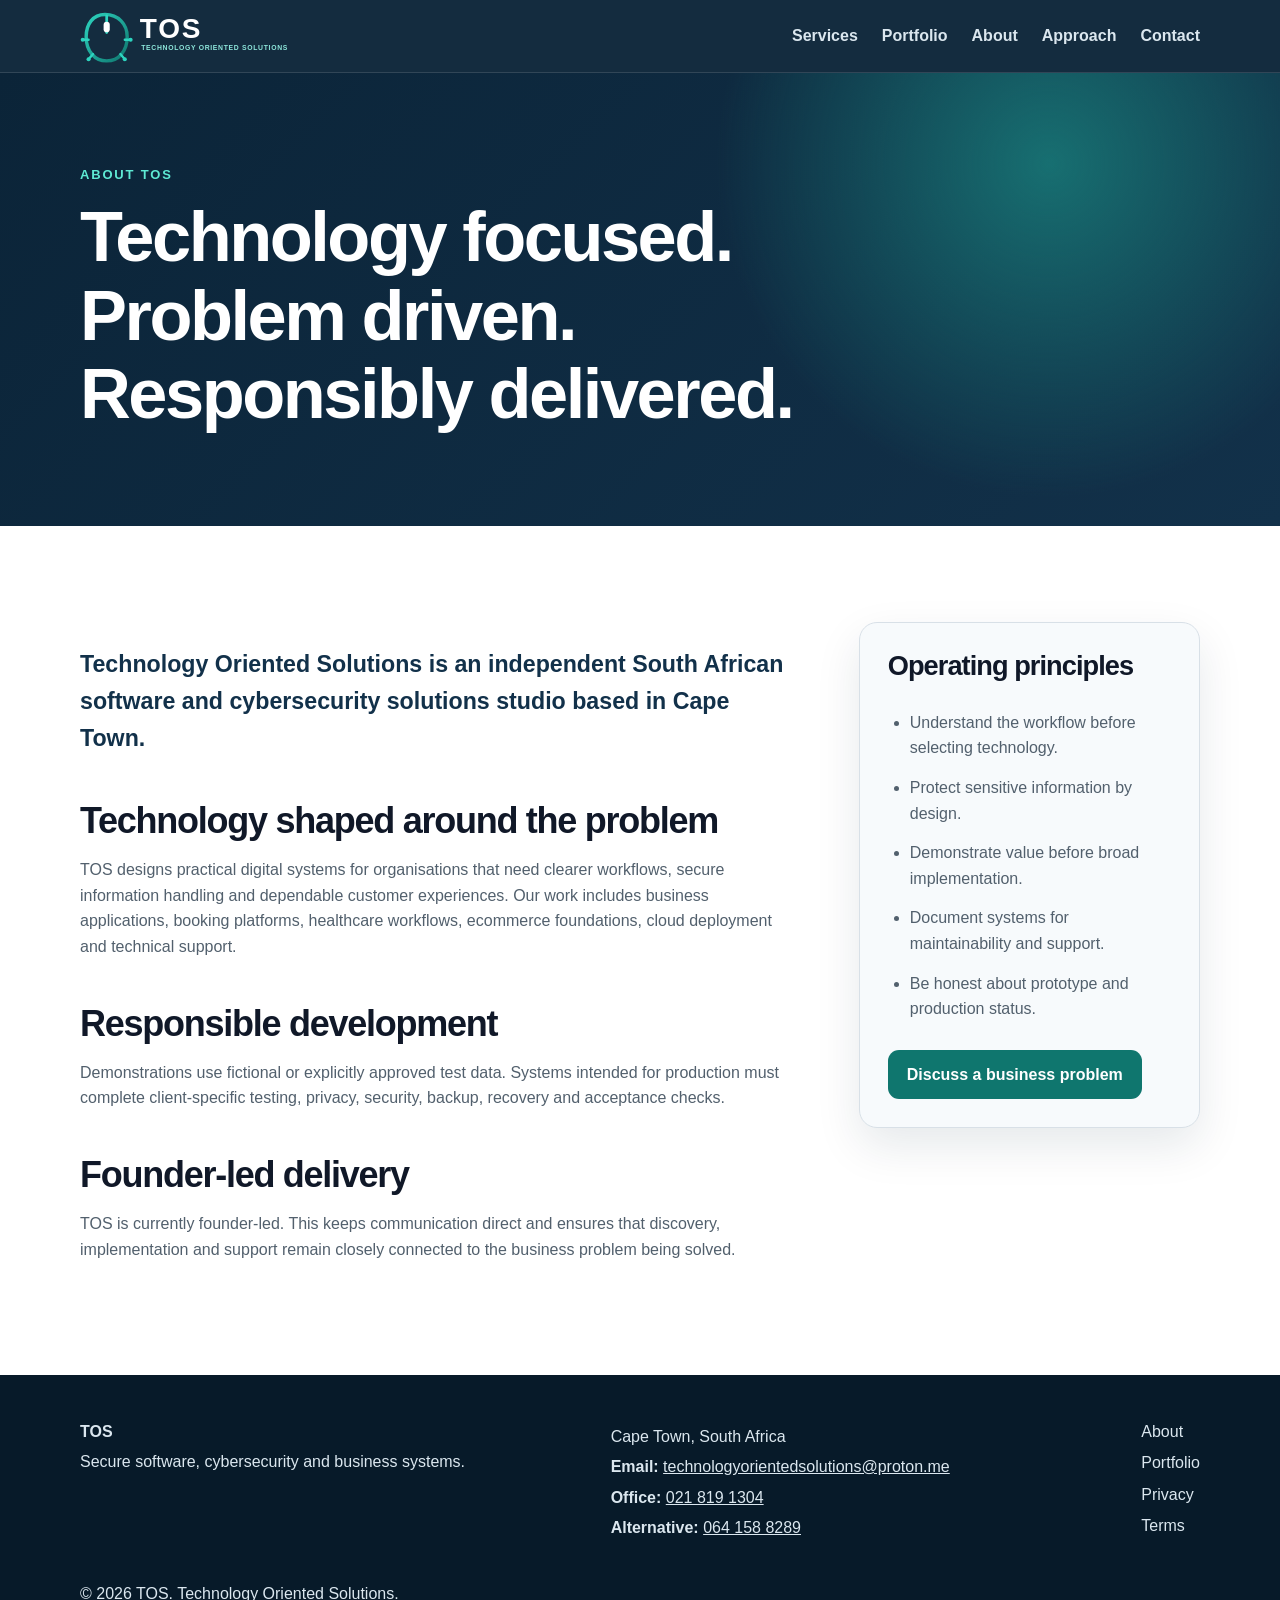
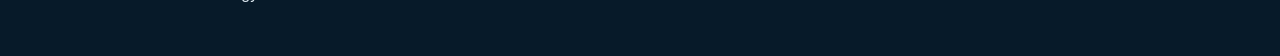
==== about.html @ 66139321 "fix: replace legacy Digital Branding logo with TOS logo" ====
<!doctype html>
<html lang="en-ZA">
<head>
  <meta charset="utf-8">
  <meta name="viewport" content="width=device-width, initial-scale=1">
  <title>About TOS | Technology Oriented Solutions</title>
  <meta name="description" content="Learn how Cape Town-based Technology Oriented Solutions develops secure software and practical business systems.">
  <meta name="theme-color" content="#0b2438">
  <meta property="og:title" content="About TOS | Technology Oriented Solutions">
  <meta property="og:description" content="Learn how Cape Town-based Technology Oriented Solutions develops secure software and practical business systems.">
  <meta property="og:type" content="website">
  <meta property="og:url" content="https://technologyorientedsolutions.netlify.app/about.html">
  <link rel="canonical" href="https://technologyorientedsolutions.netlify.app/about.html">
  <link rel="icon" href="assets/tos-logo.svg" type="image/svg+xml">
  <link rel="stylesheet" href="styles.css">
  <script src="script.js" defer></script>
</head>
<body>
  <a class="skip-link" href="#main">Skip to content</a>
  <header class="site-header">
    <div class="container nav-wrap">
      <a class="brand" href="index.html" aria-label="TOS home">
        <img
          class="site-logo"
          src="assets/tos-logo.svg"
          alt="TOS — Technology Oriented Solutions">
      </a>
      <button
        class="menu-button"
        type="button"
        aria-expanded="false"
        aria-controls="site-nav">
        Menu
      </button>
      <nav id="site-nav" class="site-nav" aria-label="Primary navigation">
        <a href="index.html#services">Services</a>
        <a href="portfolio.html">Portfolio</a>
        <a href="about.html">About</a>
        <a href="index.html#approach">Approach</a>
        <a href="index.html#contact">Contact</a>
      </nav>
    </div>
  </header>
  <main id="main">
    <section class="page-hero">
      <div class="container">
        <p class="eyebrow">About TOS</p>
        <h1>Technology focused. Problem driven. Responsibly delivered.</h1>
      </div>
    </section>
    
    <section class="section">
      <div class="container content-grid">
        <article class="prose">
          <p class="lead">
            Technology Oriented Solutions is an independent South African
            software and cybersecurity solutions studio based in Cape Town.
          </p>

          <h2>Technology shaped around the problem</h2>
          <p>
            TOS designs practical digital systems for organisations that need
            clearer workflows, secure information handling and dependable
            customer experiences. Our work includes business applications,
            booking platforms, healthcare workflows, ecommerce foundations,
            cloud deployment and technical support.
          </p>

          <h2>Responsible development</h2>
          <p>
            Demonstrations use fictional or explicitly approved test data.
            Systems intended for production must complete client-specific
            testing, privacy, security, backup, recovery and acceptance checks.
          </p>

          <h2>Founder-led delivery</h2>
          <p>
            TOS is currently founder-led. This keeps communication direct and
            ensures that discovery, implementation and support remain closely
            connected to the business problem being solved.
          </p>
        </article>

        <aside class="info-panel">
          <h2>Operating principles</h2>
          <ul class="check-list">
            <li>Understand the workflow before selecting technology.</li>
            <li>Protect sensitive information by design.</li>
            <li>Demonstrate value before broad implementation.</li>
            <li>Document systems for maintainability and support.</li>
            <li>Be honest about prototype and production status.</li>
          </ul>
          <a class="button primary" href="index.html#contact">
            Discuss a business problem
          </a>
        </aside>
      </div>
    </section>

  </main>
  <footer class="site-footer">
    <div class="container footer-grid">
      <div>
        <strong>TOS</strong>
        <p>Secure software, cybersecurity and business systems.</p>
      </div>
      <div class="footer-contact">
        <p>Cape Town, South Africa</p>
        <p>
          <strong>Email:</strong>
          <a href="mailto:technologyorientedsolutions@proton.me">technologyorientedsolutions@proton.me</a>
        </p>
        <p>
          <strong>Office:</strong>
          <a href="tel:+27218191304">021 819 1304</a>
        </p>
        <p>
          <strong>Alternative:</strong>
          <a href="tel:+27641588289">064 158 8289</a>
        </p>
      </div>
      <nav class="footer-links" aria-label="Footer navigation">
        <a href="about.html">About</a>
        <a href="portfolio.html">Portfolio</a>
        <a href="privacy.html">Privacy</a>
        <a href="terms.html">Terms</a>
      </nav>
      <p>© <span id="year"></span> TOS. Technology Oriented Solutions.</p>
    </div>
  </footer>
</body>
</html>
---- styles.css ----
:root {
  --navy: #0b2438; --navy-2: #12314a; --teal: #0f766e;
  --mint: #dff7f3; --paper: #f7fafc; --white: #fff;
  --ink: #101828; --muted: #52606d; --line: #d8e0e7;
  --radius: 18px; --shadow: 0 18px 45px rgba(11,36,56,.10);
}
* { box-sizing: border-box; }
html { scroll-behavior: smooth; }
body { margin: 0; color: var(--ink); background: var(--white); font: 16px/1.6 Inter, Arial, sans-serif; }
a { color: inherit; }
.container { width: min(1120px, calc(100% - 40px)); margin-inline: auto; }
.skip-link { position: fixed; left: 16px; top: -80px; z-index: 100; padding: 10px 14px; background: var(--white); }
.skip-link:focus { top: 16px; }
.site-header { position: sticky; top: 0; z-index: 20; border-bottom: 1px solid rgba(255,255,255,.12); background: 
rgba(11,36,56,.96); color: var(--white); backdrop-filter: blur(12px); }
.nav-wrap { min-height: 72px; display: flex; align-items: center; justify-content: space-between; gap: 24px; }
.brand { display: inline-flex; align-items: center; gap: 10px; text-decoration: none; font-weight: 800; letter
spacing: -.02em; }
.brand-mark { display: grid; place-items: center; width: 38px; height: 38px; border-radius: 10px; background: var(-
teal); font-size: 13px; }
.site-nav { display: flex; align-items: center; gap: 24px; }
.site-nav a { text-decoration: none; color: #dbe7ef; font-weight: 650; }
.site-nav a:hover, .site-nav a:focus-visible { color: var(--white); }
.menu-button { display: none; padding: 9px 12px; border: 1px solid #557082; border-radius: 9px; color: var(--white); 
background: transparent; }
.hero { overflow: hidden; color: var(--white); background: radial-gradient(circle at 80% 20%, #176f71 0, transparent 
30%), linear-gradient(135deg, var(--navy), var(--navy-2)); }
.hero-grid { min-height: 680px; display: grid; grid-template-columns: 1.25fr .75fr; align-items: center; gap: 70px; 
padding-block: 90px; }
.eyebrow { margin: 0 0 12px; color: #5eead4; font-size: 13px; font-weight: 800; letter-spacing: .14em; text-transform: 
uppercase; }
h1, h2, h3 { margin-top: 0; line-height: 1.12; letter-spacing: -.035em; }
h1 { max-width: 820px; margin-bottom: 22px; font-size: clamp(42px, 6vw, 76px); }
h2 { max-width: 760px; margin-bottom: 28px; font-size: clamp(32px, 4vw, 52px); }
h3 { margin-bottom: 10px; font-size: 22px; }
.hero-copy { max-width: 720px; color: #dbe7ef; font-size: 20px; }
.actions { display: flex; flex-wrap: wrap; gap: 12px; margin: 30px 0 22px; }
.button { display: inline-flex; justify-content: center; align-items: center; min-height: 48px; padding: 11px 18px; 
border: 1px solid transparent; border-radius: 11px; text-decoration: none; font: inherit; font-weight: 800; cursor: 
pointer; }
.primary { color: var(--white); background: var(--teal); }
.primary:hover { background: #0b5f59; }
.secondary { color: var(--white); border-color: #6d8798; background: transparent; }
.status { color: #a9becb; font-size: 14px; }
.system-panel { padding: 18px; border: 1px solid rgba(255,255,255,.18); border-radius: var(--radius); background: 
rgba(255,255,255,.07); box-shadow: var(--shadow); }
.panel-line { display: flex; gap: 18px; padding: 20px 12px; border-bottom: 1px solid rgba(255,255,255,.12); }
.panel-line:last-child { border-bottom: 0; }
.panel-line span { color: #5eead4; font-family: monospace; }
.section { padding-block: 96px; }
.section .eyebrow { color: var(--teal); }
.section-intro { max-width: 760px; margin: -10px 0 34px; color: var(--muted); font-size: 18px; }
.card-grid { display: grid; grid-template-columns: repeat(3, 1fr); gap: 18px; }
.card { min-height: 250px; padding: 26px; border: 1px solid var(--line); border-radius: var(--radius); background: 
var(--white); }
.card span { color: var(--teal); font: 700 13px monospace; }
.card h3 { margin-top: 38px; }
.card p { color: var(--muted); }
.alt { background: var(--paper); }
.solution-list { border-top: 1px solid var(--line); }
.solution-list article { display: grid; grid-template-columns: 1fr 1.5fr auto; align-items: center; gap: 30px; 
padding: 28px 0; border-bottom: 1px solid var(--line); }
.solution-list h3, .solution-type { margin: 0; }
.solution-type { color: var(--teal); font-size: 13px; font-weight: 800; text-transform: uppercase; }
.solution-list article > span { padding: 6px 10px; border-radius: 999px; background: #e5ecef; color: #344054; font
size: 13px; font-weight: 750; }
.dark { color: var(--white); background: var(--navy); }
.approach-grid { display: grid; grid-template-columns: .8fr 1.2fr; gap: 70px; }
.steps { margin: 0; padding: 0; list-style: none; }
.steps li { display: grid; grid-template-columns: 48px 1fr; gap: 18px; padding: 22px 0; border-bottom: 1px solid 
#345164; }
.steps li > span { display: grid; place-items: center; width: 42px; height: 42px; border-radius: 50%; background: 
var(--teal); font-weight: 800; }
.steps h3, .steps p { margin: 0; }
.steps p { color: #c3d1da; }
.contact-grid { display: grid; grid-template-columns: .8fr 1.2fr; gap: 70px; }

form { display: grid; gap: 16px; }
label { display: grid; gap: 7px; font-weight: 750; }
input, textarea { width: 100%; padding: 12px 13px; border: 1px solid #aebbc5; border-radius: 9px; font: inherit; }
input:focus, textarea:focus { outline: 3px solid #99f6e4; border-color: var(--teal); }
.consent { grid-template-columns: 20px 1fr; align-items: start; font-weight: 500; }
.consent input { margin-top: 5px; }
.hidden { position: absolute; left: -10000px; }
.site-footer { padding-block: 44px; color: #dbe7ef; background: #071a29; }
.footer-grid { display: grid; grid-template-columns: 1fr 1fr auto; gap: 30px; align-items: start; }
.footer-grid p { margin: 5px 0; }
@media (max-width: 820px) {
  .hero-grid, .approach-grid, .contact-grid { grid-template-columns: 1fr; }
  .hero-grid { min-height: auto; gap: 48px; padding-block: 72px; }
  .card-grid { grid-template-columns: 1fr 1fr; }
  .solution-list article { grid-template-columns: 1fr; gap: 10px; }
  .footer-grid { grid-template-columns: 1fr; }
}
@media (max-width: 620px) {
  .menu-button { display: inline-flex; }
  .site-nav { display: none; position: absolute; top: 72px; left: 0; right: 0; flex-direction: column; align-items: 
stretch; padding: 18px 20px; background: var(--navy); }
  .site-nav.open { display: flex; }
  .card-grid { grid-template-columns: 1fr; }
  .section { padding-block: 70px; }
  h1 { font-size: 42px; }
}

.site-logo {
  display: block;
  width: auto;
  height: 58px;
  max-width: min(360px, 62vw);
  object-fit: contain;
}

@media (max-width: 700px) {
  .site-logo {
    height: 42px;
    max-width: 230px;
  }
}

/* TOS REBRAND */
.brand {
  display: inline-flex;
  align-items: center;
  gap: 0.85rem;
  color: #ffffff;
  text-decoration: none;
}

.brand-logo {
  display: block;
  width: clamp(145px, 18vw, 205px);
  height: auto;
}

.hero-brand-expansion {
  margin: 0.35rem 0 0;
  color: #8ee8dc;
  font-size: clamp(0.85rem, 1.6vw, 1.05rem);
  font-weight: 750;
  letter-spacing: 0.14em;
  text-transform: uppercase;
}

.hero-tagline {
  margin: 0.6rem 0 1.2rem;
  color: #ffffff;
  font-size: clamp(1rem, 2vw, 1.25rem);
  font-weight: 650;
}

.service-location {
  display: inline-flex;
  align-items: center;
  gap: 0.9rem;
  margin-top: 1.5rem;
  padding: 0.9rem 1.1rem;
  border: 1px solid rgba(15, 118, 110, 0.25);
  border-radius: 14px;
  background: rgba(240, 253, 250, 0.95);
  color: #123047;
  box-shadow: 0 10px 30px rgba(7, 26, 41, 0.08);
}

.location-icon {
  display: grid;
  width: 2.4rem;
  height: 2.4rem;
  place-items: center;
  border-radius: 50%;
  background: #0f766e;
  color: #ffffff;
  font-size: 1.3rem;
  font-weight: 800;
}

.service-location span:last-child {
  display: grid;
  gap: 0.18rem;
}

.service-location strong {
  font-size: 0.98rem;
}

.service-location small {
  color: #526777;
  font-size: 0.84rem;
}

@media (max-width: 640px) {
  .brand-logo {
    width: 145px;
  }

  .service-location {
    width: 100%;
    align-items: flex-start;
  }
}

/* RESPONSIVE TOS HEADING */
.hero h1 {
  max-width: 800px;
  margin-bottom: 22px;
  font-size: clamp(2.25rem, 5vw, 4.5rem);
  line-height: 1.05;
  letter-spacing: -0.035em;
  overflow-wrap: normal;
  word-break: normal;
  text-wrap: balance;
}

@media (max-width: 820px) {
  .hero h1 {
    max-width: 650px;
    font-size: clamp(2.1rem, 6vw, 3.4rem);
  }
}

@media (max-width: 620px) {
  .hero h1 {
    max-width: 100%;
    font-size: clamp(2rem, 10vw, 2.65rem);
    line-height: 1.1;
    letter-spacing: -0.025em;
  }
}

/* TOS CONTENT PAGES */
.page-hero {
  padding-block: 92px;
  color: var(--white);
  background:
    radial-gradient(circle at 82% 20%, #176f71 0, transparent 30%),
    linear-gradient(135deg, var(--navy), var(--navy-2));
}

.page-hero h1 {
  max-width: 900px;
  margin-bottom: 0;
  font-size: clamp(2.4rem, 5.5vw, 4.8rem);
  text-wrap: balance;
}

.content-grid {
  display: grid;
  grid-template-columns: 1.35fr 0.65fr;
  gap: 70px;
  align-items: start;
}

.prose {
  max-width: 820px;
}

.prose .lead {
  color: var(--navy-2);
  font-size: clamp(1.2rem, 2vw, 1.45rem);
  font-weight: 650;
}

.prose h2 {
  margin-top: 44px;
  margin-bottom: 14px;
  font-size: clamp(1.6rem, 3vw, 2.25rem);
}

.prose h3 {
  margin-top: 30px;
}

.prose p,
.prose li {
  color: var(--muted);
}

.prose a {
  color: var(--teal);
  font-weight: 750;
}

.info-panel {
  position: sticky;
  top: 104px;
  padding: 28px;
  border: 1px solid var(--line);
  border-radius: var(--radius);
  background: var(--paper);
  box-shadow: var(--shadow);
}

.info-panel h2 {
  font-size: 1.7rem;
}

.check-list {
  display: grid;
  gap: 14px;
  margin: 0 0 28px;
  padding-left: 22px;
  color: var(--muted);
}

.case-grid {
  display: grid;
  grid-template-columns: repeat(2, minmax(0, 1fr));
  gap: 22px;
}

.case-study {
  padding: 30px;
  border: 1px solid var(--line);
  border-radius: var(--radius);
  background: var(--white);
  box-shadow: 0 12px 35px rgba(11, 36, 56, 0.06);
}

.case-study h2 {
  margin-bottom: 28px;
  font-size: clamp(1.8rem, 3vw, 2.5rem);
}

.case-study h3 {
  margin-top: 24px;
  margin-bottom: 6px;
  font-size: 1rem;
  letter-spacing: 0;
}

.case-study p {
  color: var(--muted);
}

.case-study .technology {
  margin-top: 26px;
  padding-top: 18px;
  border-top: 1px solid var(--line);
  color: var(--teal);
  font-size: 0.9rem;
  font-weight: 750;
}

.page-cta {
  margin-top: 50px;
  padding: 38px;
  border-radius: var(--radius);
  color: var(--white);
  background: var(--navy);
}

.page-cta h2 {
  margin-bottom: 12px;
}

.page-cta p {
  color: #c3d1da;
}

.policy {
  margin-inline: auto;
}

.legal-meta {
  font-weight: 750;
}

.legal-note {
  margin-top: 48px;
  padding: 18px;
  border-left: 4px solid var(--teal);
  background: var(--paper);
}

.footer-links {
  display: grid;
  gap: 6px;
}

.footer-links a {
  color: #dbe7ef;
  text-decoration: none;
}

.footer-links a:hover,
.footer-links a:focus-visible {
  color: var(--white);
  text-decoration: underline;
}

@media (max-width: 820px) {
  .content-grid,
  .case-grid {
    grid-template-columns: 1fr;
  }

  .info-panel {
    position: static;
  }
}

@media (max-width: 620px) {
  .page-hero {
    padding-block: 68px;
  }

  .page-hero h1 {
    font-size: clamp(2.1rem, 10vw, 3rem);
  }

  .case-study,
  .page-cta {
    padding: 24px;
  }
}
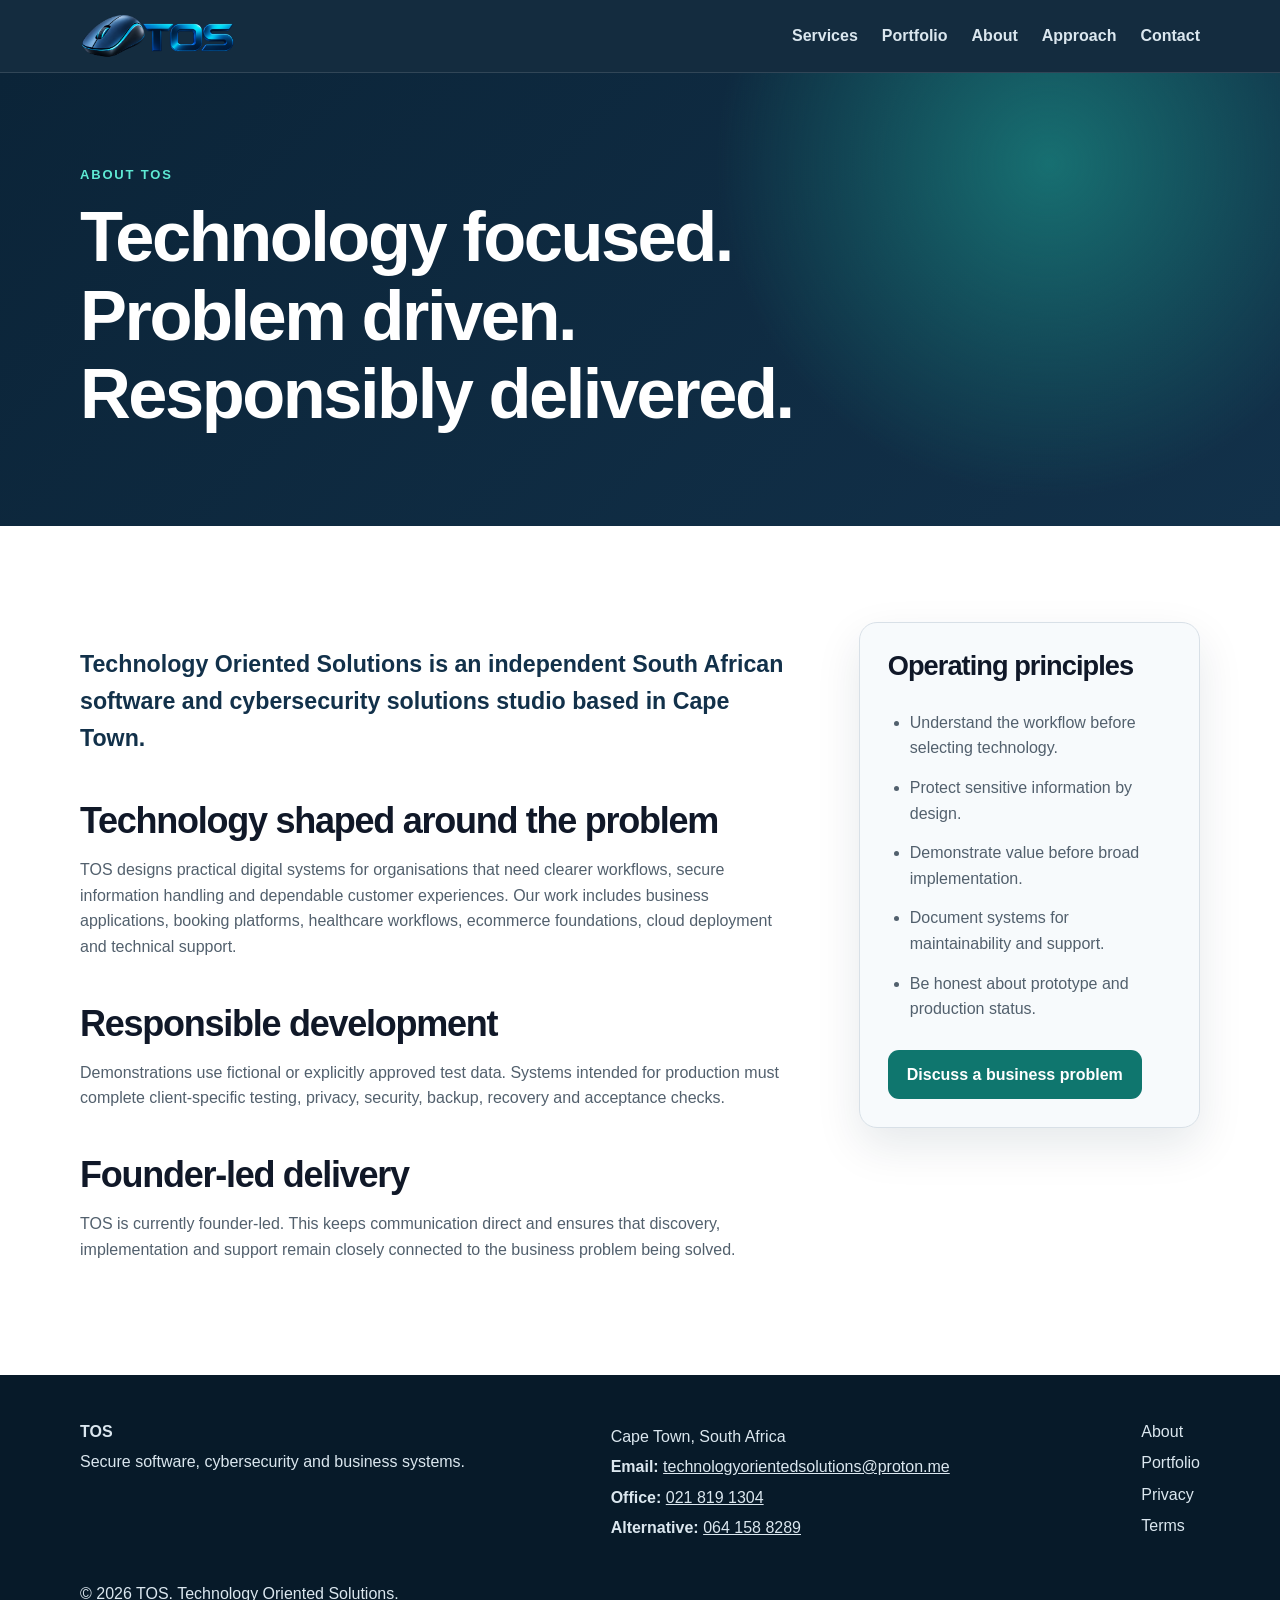
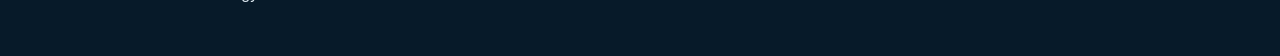
==== commit 2f52586b: "feat: install TOS 3D mouse logo across website" ====
--- a/about.html
+++ b/about.html
@@ -11,7 +11,7 @@
   <meta property="og:type" content="website">
   <meta property="og:url" content="https://technologyorientedsolutions.netlify.app/about.html">
   <link rel="canonical" href="https://technologyorientedsolutions.netlify.app/about.html">
-  <link rel="icon" href="assets/tos-logo.svg" type="image/svg+xml">
+  <link rel="icon" href="assets/tos-3d-mouse-logo.png" type="image/svg+xml">
   <link rel="stylesheet" href="styles.css">
   <script src="script.js" defer></script>
 </head>
@@ -22,7 +22,7 @@
       <a class="brand" href="index.html" aria-label="TOS home">
         <img
           class="site-logo"
-          src="assets/tos-logo.svg"
+          src="assets/tos-3d-mouse-logo.png"
           alt="TOS — Technology Oriented Solutions">
       </a>
       <button
--- a/styles.css
+++ b/styles.css
@@ -412,3 +412,44 @@
     padding: 24px;
   }
 }
+
+/* TOS HOME BACKGROUND START */
+.hero {
+  position: relative;
+  isolation: isolate;
+  overflow: hidden;
+  background: #08283b;
+}
+
+.hero::before {
+  position: absolute;
+  z-index: -2;
+  inset: -18px;
+  content: "";
+  background-image:
+    url("assets/tos-home-background.jpg");
+  background-position: center;
+  background-size: cover;
+  background-repeat: no-repeat;
+  opacity: 0.38;
+}
+
+.hero::after {
+  position: absolute;
+  z-index: -1;
+  inset: 0;
+  content: "";
+  background:
+    linear-gradient(
+      90deg,
+      rgba(5, 28, 46, 0.96) 0%,
+      rgba(5, 39, 57, 0.86) 52%,
+      rgba(8, 70, 78, 0.72) 100%
+    );
+}
+
+.hero > * {
+  position: relative;
+  z-index: 1;
+}
+/* TOS HOME BACKGROUND END */
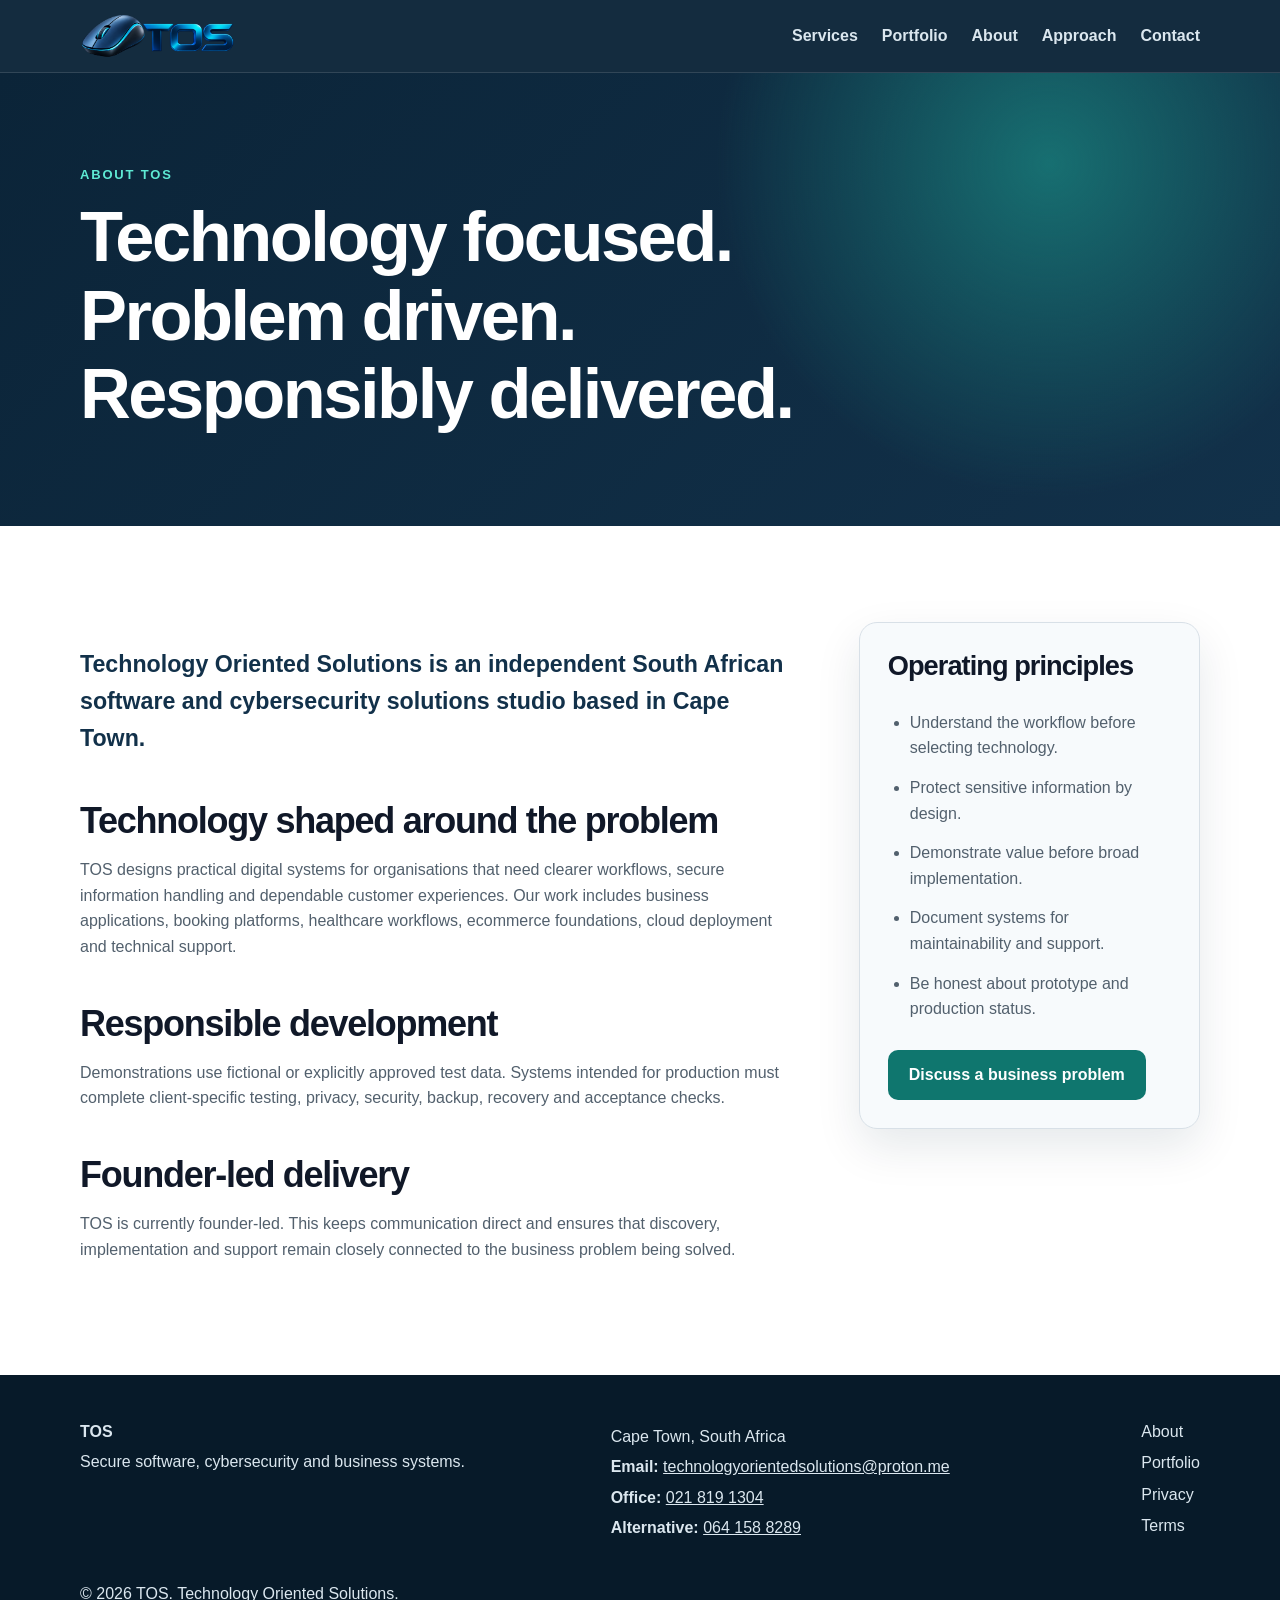
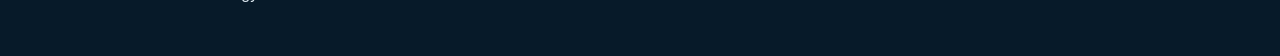
==== commit 921450e7: "feat: add conversion-focused services page" ====
--- a/about.html
+++ b/about.html
@@ -33,7 +33,7 @@
         Menu
       </button>
       <nav id="site-nav" class="site-nav" aria-label="Primary navigation">
-        <a href="index.html#services">Services</a>
+        <a href="services.html">Services</a>
         <a href="portfolio.html">Portfolio</a>
         <a href="about.html">About</a>
         <a href="index.html#approach">Approach</a>
--- a/styles.css
+++ b/styles.css
@@ -453,3 +453,173 @@
   z-index: 1;
 }
 /* TOS HOME BACKGROUND END */
+
+/* TOS SERVICES PAGE START */
+.services-hero {
+  padding-block: clamp(72px, 10vw, 130px);
+  color: #ffffff;
+  background:
+    radial-gradient(
+      circle at 85% 20%,
+      rgba(20, 204, 190, 0.22),
+      transparent 34%
+    ),
+    linear-gradient(135deg, #071d30, #0a4650);
+}
+
+.services-hero h1 {
+  max-width: 850px;
+  margin-bottom: 22px;
+  font-size: clamp(2.4rem, 6vw, 4.8rem);
+  line-height: 1.02;
+}
+
+.page-intro {
+  max-width: 760px;
+  color: #dbe7ef;
+  font-size: clamp(1.05rem, 2vw, 1.28rem);
+  line-height: 1.7;
+}
+
+.service-details-section {
+  padding-block: clamp(64px, 9vw, 110px);
+  background: #f5f8fa;
+}
+
+.service-details-list {
+  display: grid;
+  gap: 30px;
+}
+
+.service-detail {
+  display: grid;
+  grid-template-columns: 90px minmax(0, 1fr);
+  gap: 26px;
+  padding: clamp(28px, 5vw, 52px);
+  border: 1px solid #d9e2e8;
+  border-radius: 22px;
+  background: #ffffff;
+  box-shadow: 0 18px 50px rgba(4, 28, 45, 0.08);
+}
+
+.service-number {
+  color: #0f9488;
+  font-size: 2.4rem;
+  font-weight: 800;
+}
+
+.service-detail-content h2 {
+  margin-top: 6px;
+  font-size: clamp(1.7rem, 4vw, 2.5rem);
+}
+
+.service-detail-content > p {
+  max-width: 800px;
+  color: #465b68;
+  font-size: 1.08rem;
+  line-height: 1.7;
+}
+
+.service-feature-list {
+  display: grid;
+  grid-template-columns: repeat(2, minmax(0, 1fr));
+  gap: 12px 28px;
+  margin-block: 25px;
+  padding-left: 22px;
+}
+
+.service-actions {
+  display: flex;
+  flex-wrap: wrap;
+  gap: 12px;
+  margin-top: 28px;
+}
+
+.button {
+  display: inline-flex;
+  align-items: center;
+  justify-content: center;
+  min-height: 50px;
+  padding: 13px 20px;
+  border: 1px solid transparent;
+  border-radius: 10px;
+  font-weight: 750;
+  line-height: 1.25;
+  text-align: center;
+  text-decoration: none;
+}
+
+.primary-button {
+  border-color: #118b80;
+  background: #118b80;
+  color: #ffffff;
+}
+
+.primary-button:hover,
+.primary-button:focus-visible {
+  border-color: #0a675f;
+  background: #0a675f;
+}
+
+.secondary-button {
+  border-color: #89a5b5;
+  background: transparent;
+  color: inherit;
+}
+
+.secondary-button:hover,
+.secondary-button:focus-visible {
+  border-color: #118b80;
+  background: rgba(17, 139, 128, 0.08);
+}
+
+.conversion-banner {
+  padding-block: clamp(60px, 9vw, 100px);
+  color: #ffffff;
+  background: #071d30;
+}
+
+.conversion-banner-inner {
+  display: grid;
+  grid-template-columns: minmax(0, 1fr) auto;
+  gap: 40px;
+  align-items: center;
+}
+
+.conversion-banner h2 {
+  margin-block: 8px 14px;
+  font-size: clamp(2rem, 5vw, 3.2rem);
+}
+
+.conversion-banner p:not(.eyebrow) {
+  max-width: 650px;
+  color: #dbe7ef;
+}
+
+.conversion-banner .secondary-button {
+  border-color: #80a7ba;
+  color: #ffffff;
+}
+
+@media (max-width: 760px) {
+  .service-detail {
+    grid-template-columns: 1fr;
+  }
+
+  .service-feature-list {
+    grid-template-columns: 1fr;
+  }
+
+  .conversion-banner-inner {
+    grid-template-columns: 1fr;
+  }
+
+  .service-actions {
+    display: grid;
+  }
+
+  .button {
+    width: 100%;
+  }
+}
+/* TOS SERVICES PAGE END */
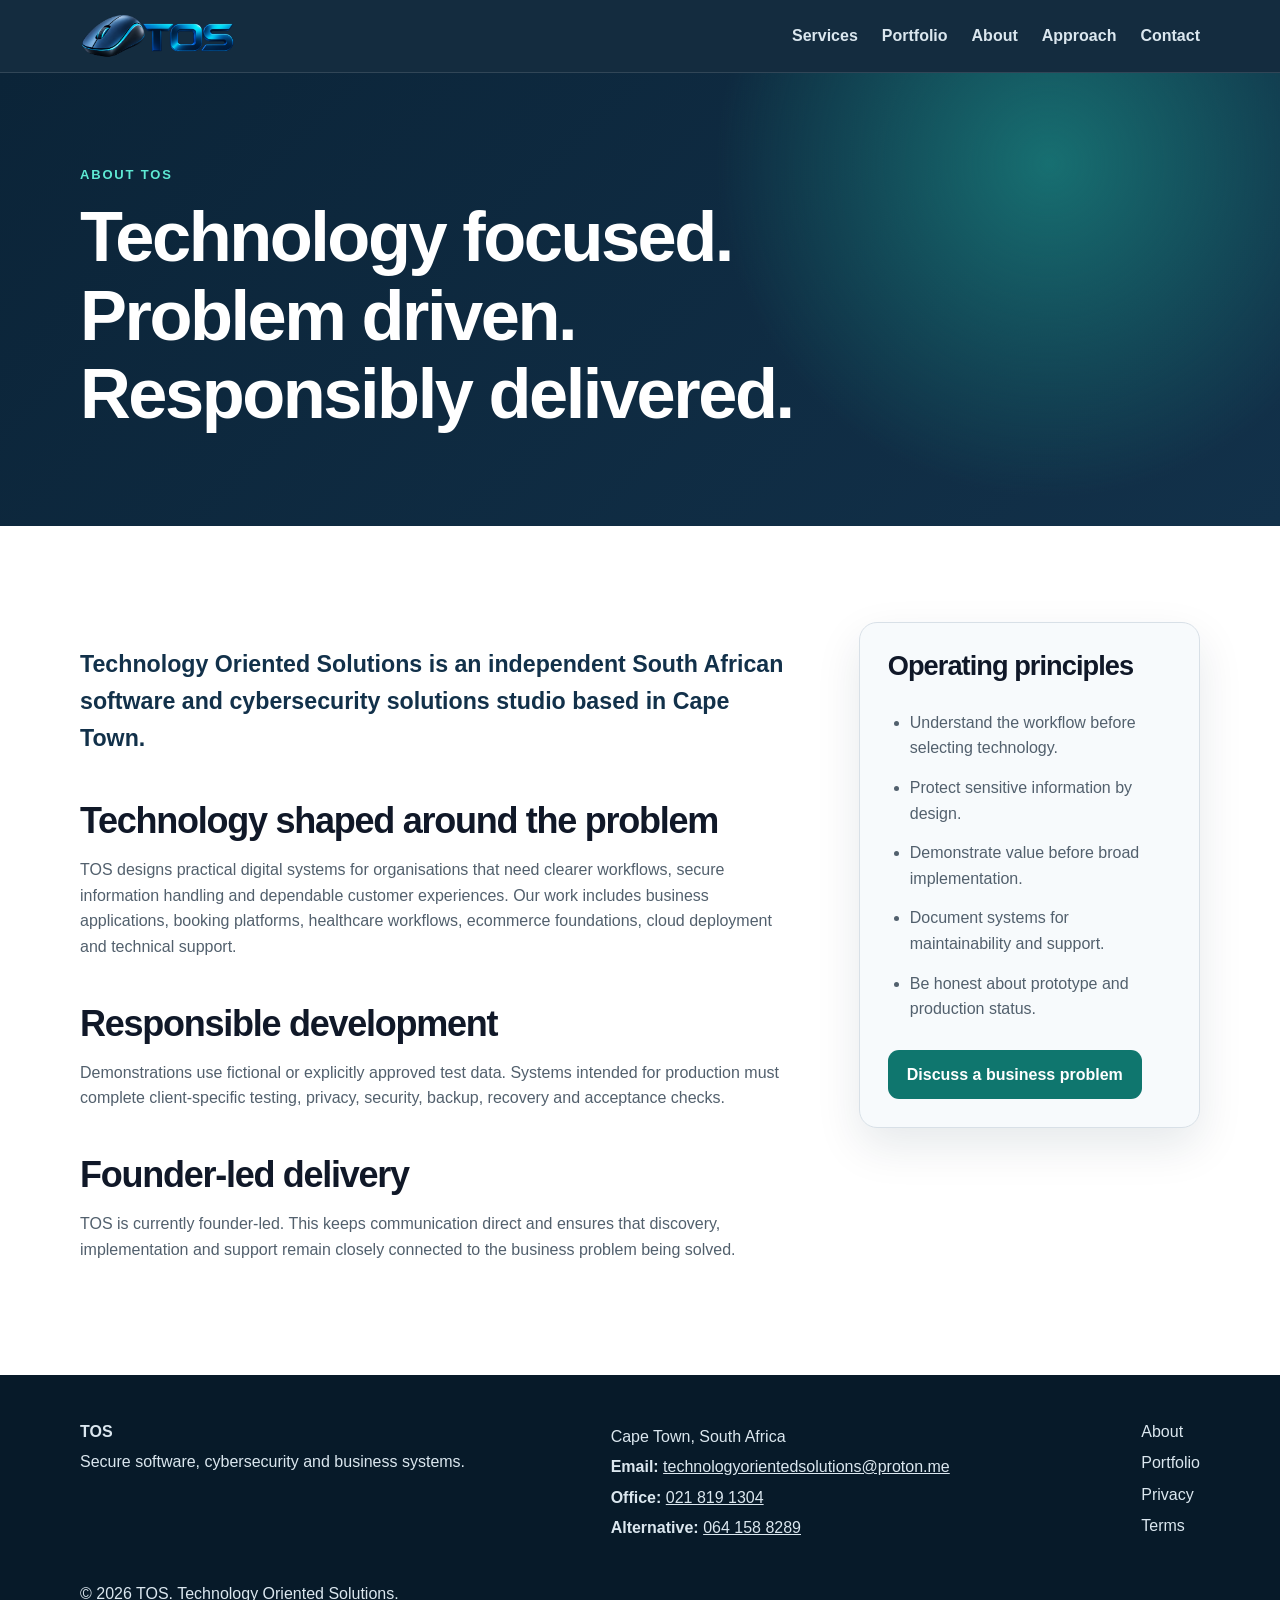
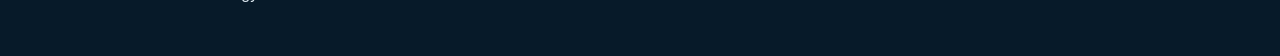
==== commit 76161d08: "Revert "feat: add conversion-focused services page" This reverts commit 921450e7d504a0e4f2f576ed193c" ====
--- a/about.html
+++ b/about.html
@@ -33,7 +33,7 @@
         Menu
       </button>
       <nav id="site-nav" class="site-nav" aria-label="Primary navigation">
-        <a href="services.html">Services</a>
+        <a href="index.html#services">Services</a>
         <a href="portfolio.html">Portfolio</a>
         <a href="about.html">About</a>
         <a href="index.html#approach">Approach</a>
--- a/styles.css
+++ b/styles.css
@@ -453,173 +453,3 @@
   z-index: 1;
 }
 /* TOS HOME BACKGROUND END */
-
-/* TOS SERVICES PAGE START */
-.services-hero {
-  padding-block: clamp(72px, 10vw, 130px);
-  color: #ffffff;
-  background:
-    radial-gradient(
-      circle at 85% 20%,
-      rgba(20, 204, 190, 0.22),
-      transparent 34%
-    ),
-    linear-gradient(135deg, #071d30, #0a4650);
-}
-
-.services-hero h1 {
-  max-width: 850px;
-  margin-bottom: 22px;
-  font-size: clamp(2.4rem, 6vw, 4.8rem);
-  line-height: 1.02;
-}
-
-.page-intro {
-  max-width: 760px;
-  color: #dbe7ef;
-  font-size: clamp(1.05rem, 2vw, 1.28rem);
-  line-height: 1.7;
-}
-
-.service-details-section {
-  padding-block: clamp(64px, 9vw, 110px);
-  background: #f5f8fa;
-}
-
-.service-details-list {
-  display: grid;
-  gap: 30px;
-}
-
-.service-detail {
-  display: grid;
-  grid-template-columns: 90px minmax(0, 1fr);
-  gap: 26px;
-  padding: clamp(28px, 5vw, 52px);
-  border: 1px solid #d9e2e8;
-  border-radius: 22px;
-  background: #ffffff;
-  box-shadow: 0 18px 50px rgba(4, 28, 45, 0.08);
-}
-
-.service-number {
-  color: #0f9488;
-  font-size: 2.4rem;
-  font-weight: 800;
-}
-
-.service-detail-content h2 {
-  margin-top: 6px;
-  font-size: clamp(1.7rem, 4vw, 2.5rem);
-}
-
-.service-detail-content > p {
-  max-width: 800px;
-  color: #465b68;
-  font-size: 1.08rem;
-  line-height: 1.7;
-}
-
-.service-feature-list {
-  display: grid;
-  grid-template-columns: repeat(2, minmax(0, 1fr));
-  gap: 12px 28px;
-  margin-block: 25px;
-  padding-left: 22px;
-}
-
-.service-actions {
-  display: flex;
-  flex-wrap: wrap;
-  gap: 12px;
-  margin-top: 28px;
-}
-
-.button {
-  display: inline-flex;
-  align-items: center;
-  justify-content: center;
-  min-height: 50px;
-  padding: 13px 20px;
-  border: 1px solid transparent;
-  border-radius: 10px;
-  font-weight: 750;
-  line-height: 1.25;
-  text-align: center;
-  text-decoration: none;
-}
-
-.primary-button {
-  border-color: #118b80;
-  background: #118b80;
-  color: #ffffff;
-}
-
-.primary-button:hover,
-.primary-button:focus-visible {
-  border-color: #0a675f;
-  background: #0a675f;
-}
-
-.secondary-button {
-  border-color: #89a5b5;
-  background: transparent;
-  color: inherit;
-}
-
-.secondary-button:hover,
-.secondary-button:focus-visible {
-  border-color: #118b80;
-  background: rgba(17, 139, 128, 0.08);
-}
-
-.conversion-banner {
-  padding-block: clamp(60px, 9vw, 100px);
-  color: #ffffff;
-  background: #071d30;
-}
-
-.conversion-banner-inner {
-  display: grid;
-  grid-template-columns: minmax(0, 1fr) auto;
-  gap: 40px;
-  align-items: center;
-}
-
-.conversion-banner h2 {
-  margin-block: 8px 14px;
-  font-size: clamp(2rem, 5vw, 3.2rem);
-}
-
-.conversion-banner p:not(.eyebrow) {
-  max-width: 650px;
-  color: #dbe7ef;
-}
-
-.conversion-banner .secondary-button {
-  border-color: #80a7ba;
-  color: #ffffff;
-}
-
-@media (max-width: 760px) {
-  .service-detail {
-    grid-template-columns: 1fr;
-  }
-
-  .service-feature-list {
-    grid-template-columns: 1fr;
-  }
-
-  .conversion-banner-inner {
-    grid-template-columns: 1fr;
-  }
-
-  .service-actions {
-    display: grid;
-  }
-
-  .button {
-    width: 100%;
-  }
-}
-/* TOS SERVICES PAGE END */
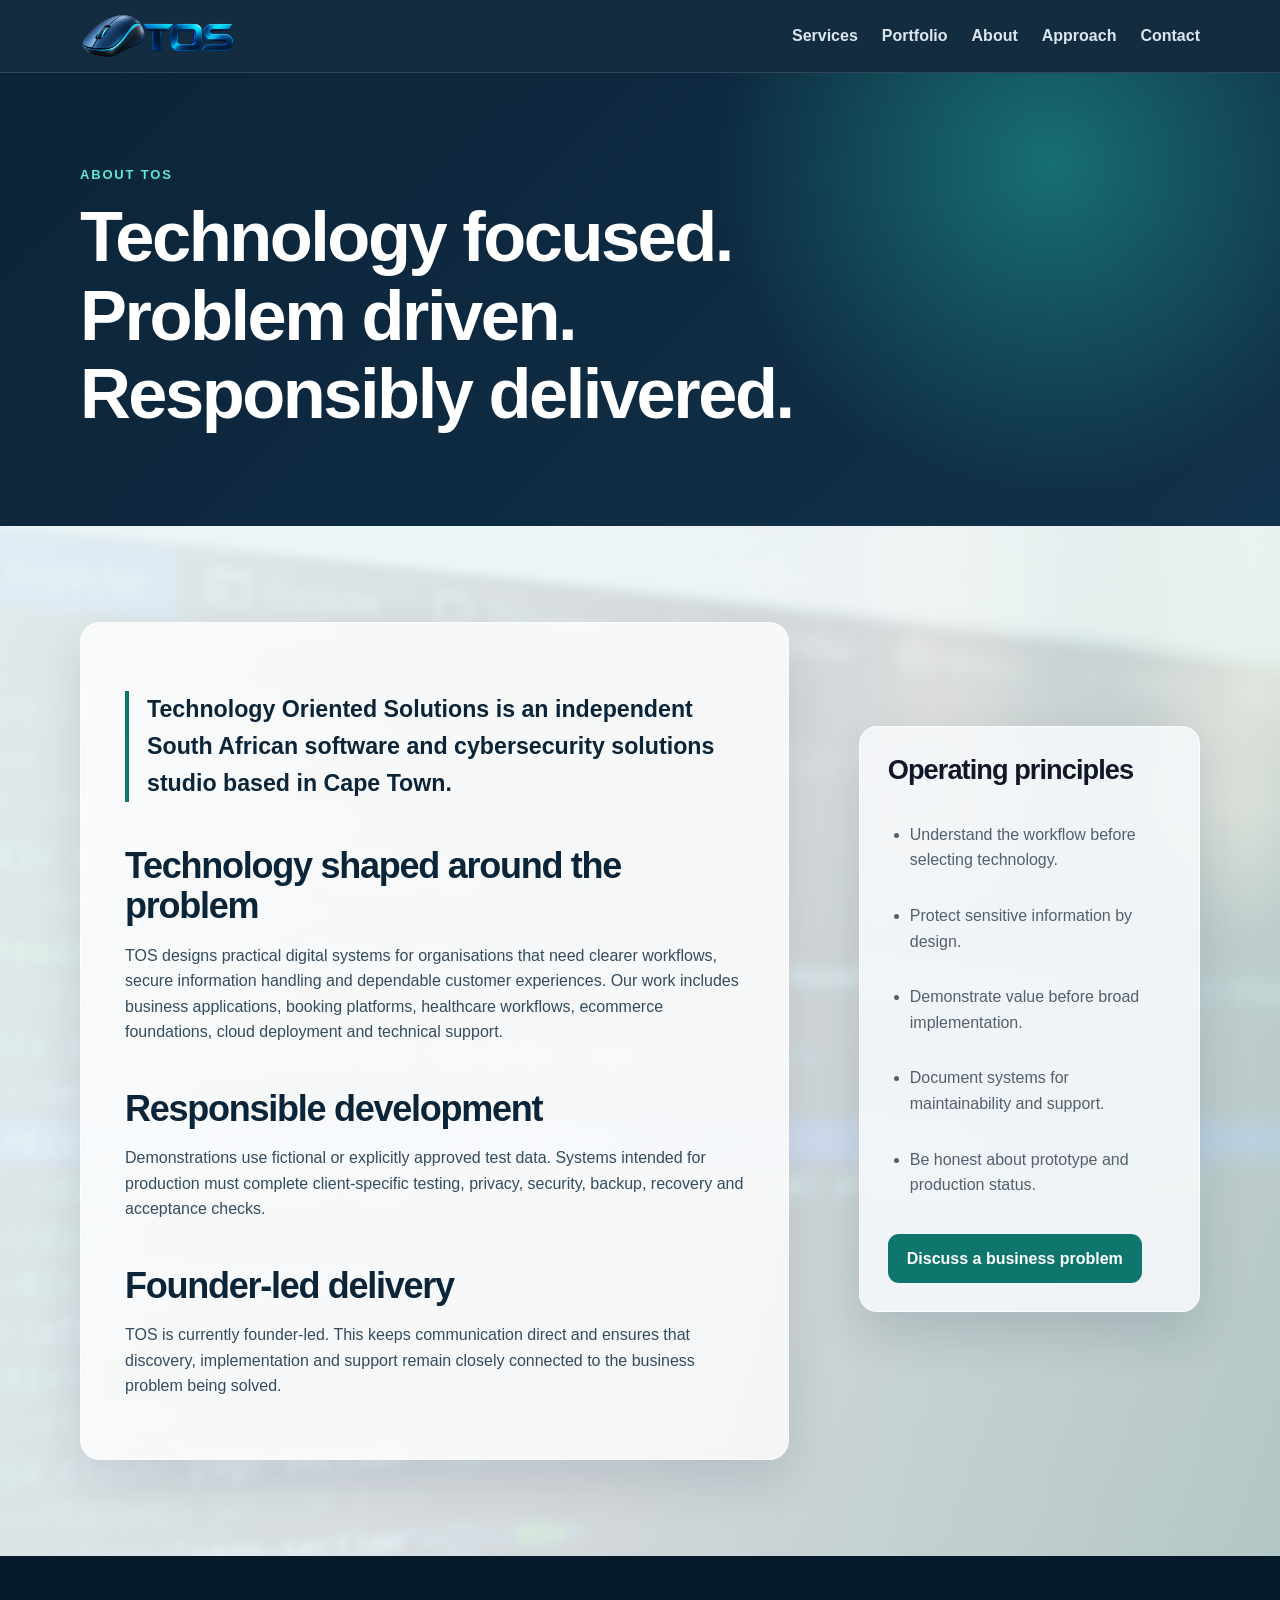
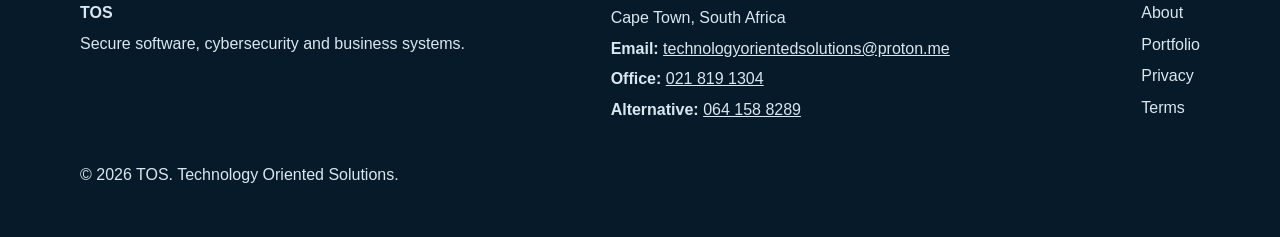
==== commit 7e11571f: "style: add atmospheric About page background" ====
--- a/about.html
+++ b/about.html
@@ -9,10 +9,10 @@
   <meta property="og:title" content="About TOS | Technology Oriented Solutions">
   <meta property="og:description" content="Learn how Cape Town-based Technology Oriented Solutions develops secure software and practical business systems.">
   <meta property="og:type" content="website">
-  <meta property="og:url" content="https://technologyorientedsolutions.netlify.app/about.html">
-  <link rel="canonical" href="https://technologyorientedsolutions.netlify.app/about.html">
+  <meta property="og:url" content="https://zw3liy.github.io/technology-oriented-solutions-website/about.html">
+  <link rel="canonical" href="https://zw3liy.github.io/technology-oriented-solutions-website/about.html">
   <link rel="icon" href="assets/tos-3d-mouse-logo.png" type="image/svg+xml">
-  <link rel="stylesheet" href="styles.css">
+  <link rel="stylesheet" href="styles.css?v=about-background-1">
   <script src="script.js" defer></script>
 </head>
 <body>
@@ -49,7 +49,7 @@
       </div>
     </section>
     
-    <section class="section">
+    <section class="section about-background-section">
       <div class="container content-grid">
         <article class="prose">
           <p class="lead">
--- a/styles.css
+++ b/styles.css
@@ -453,3 +453,812 @@
   z-index: 1;
 }
 /* TOS HOME BACKGROUND END */
+
+/* INTERACTIVE SERVICE CARDS */
+.service-card {
+  min-height: 0;
+  padding: 0;
+  overflow: hidden;
+  transition: border-color .2s ease, box-shadow .2s ease, transform .2s ease;
+}
+
+.service-card:hover {
+  border-color: rgba(15, 118, 110, .45);
+  box-shadow: 0 16px 38px rgba(11, 36, 56, .10);
+  transform: translateY(-3px);
+}
+
+.service-card[open] {
+  grid-column: span 2;
+  border-color: var(--teal);
+  box-shadow: var(--shadow);
+  transform: none;
+}
+
+.service-card summary {
+  position: relative;
+  min-height: 250px;
+  padding: 26px;
+  list-style: none;
+  cursor: pointer;
+}
+
+.service-card summary::-webkit-details-marker {
+  display: none;
+}
+
+.service-card summary:focus-visible {
+  outline: 3px solid #5eead4;
+  outline-offset: -3px;
+}
+
+.service-card .service-number {
+  color: var(--teal);
+  font: 700 13px monospace;
+}
+
+.service-card summary h3 {
+  margin-top: 38px;
+}
+
+.service-card summary p,
+.service-details p,
+.service-details li {
+  color: var(--muted);
+}
+
+.service-toggle {
+  display: inline-flex;
+  margin-top: 8px;
+  color: var(--teal);
+  font-size: .92rem;
+}
+
+.service-toggle::after {
+  margin-left: 8px;
+  content: "＋";
+}
+
+.service-card[open] .service-toggle::after {
+  content: "−";
+}
+
+.close-label,
+.service-card[open] .open-label {
+  display: none;
+}
+
+.service-card[open] .close-label {
+  display: inline;
+}
+
+.service-details {
+  padding: 0 26px 28px;
+  border-top: 1px solid var(--line);
+  animation: service-reveal .24s ease-out;
+}
+
+.service-details > p {
+  max-width: 760px;
+  margin-top: 24px;
+}
+
+.service-details ul {
+  display: grid;
+  gap: 8px;
+  padding-left: 22px;
+}
+
+.service-actions {
+  display: flex;
+  flex-wrap: wrap;
+  align-items: center;
+  gap: 12px;
+  margin-top: 24px;
+}
+
+.service-email {
+  color: var(--navy);
+  border-color: var(--teal);
+  background: var(--white);
+}
+
+.service-email:hover,
+.service-email:focus-visible {
+  color: var(--white);
+  background: var(--teal);
+}
+
+.service-text-link {
+  padding: 10px 4px;
+  color: var(--teal);
+  font-weight: 800;
+  text-decoration: none;
+}
+
+.service-text-link:hover,
+.service-text-link:focus-visible {
+  text-decoration: underline;
+}
+
+@keyframes service-reveal {
+  from {
+    opacity: 0;
+    transform: translateY(-8px);
+  }
+  to {
+    opacity: 1;
+    transform: translateY(0);
+  }
+}
+
+@media (max-width: 820px) {
+  .service-card[open] {
+    grid-column: 1 / -1;
+  }
+}
+
+@media (max-width: 620px) {
+  .service-card summary {
+    min-height: 220px;
+  }
+
+  .service-actions {
+    align-items: stretch;
+    flex-direction: column;
+  }
+
+  .service-actions .button,
+  .service-text-link {
+    width: 100%;
+    text-align: center;
+  }
+}
+
+@media (prefers-reduced-motion: reduce) {
+  .service-card,
+  .service-details {
+    transition: none;
+    animation: none;
+  }
+}
+
+/* SERVICE VISUALS START */
+.service-visual-frame {
+  position: relative;
+  width: 104px;
+  height: 104px;
+  margin: 18px 0 22px;
+  overflow: hidden;
+  border: 1px solid rgba(15, 118, 110, 0.24);
+  border-radius: 22px;
+  background: #e8f1f4;
+  box-shadow: 0 10px 24px rgba(11, 36, 56, 0.13);
+}
+.service-visual-frame::after {
+  position: absolute;
+  inset: 0;
+  content: "";
+  pointer-events: none;
+  background: linear-gradient(180deg, transparent 55%, rgba(7, 26, 41, 0.16));
+}
+.service-visual {
+  display: block;
+  width: 100%;
+  height: 100%;
+  object-fit: cover;
+  object-position: center;
+  transition: transform .3s ease, filter .3s ease;
+}
+.service-card:hover .service-visual,
+.service-card[open] .service-visual {
+  transform: scale(1.08);
+  filter: saturate(1.06) contrast(1.04);
+}
+.service-card[open] .service-visual-frame {
+  width: 120px;
+  height: 120px;
+}
+.service-card summary h3 {
+  margin-top: 8px;
+}
+@media (max-width: 620px) {
+  .service-visual-frame {
+    width: 88px;
+    height: 88px;
+    border-radius: 18px;
+  }
+  .service-card[open] .service-visual-frame {
+    width: 104px;
+    height: 104px;
+  }
+}
+@media (prefers-reduced-motion: reduce) {
+  .service-visual { transition: none; }
+  .service-card:hover .service-visual,
+  .service-card[open] .service-visual { transform: none; }
+}
+/* SERVICE VISUALS END */
+
+
+/* SERVICE EXPLANATION CONTENT */
+.service-explanation {
+  max-width: 840px;
+}
+.service-explanation h4 {
+  margin: 26px 0 8px;
+  color: var(--navy);
+  font-size: 1.08rem;
+  line-height: 1.3;
+  letter-spacing: -.01em;
+}
+.service-explanation h4:first-child {
+  margin-top: 24px;
+}
+.service-explanation p {
+  margin: 0;
+}
+.service-explanation ul {
+  grid-template-columns: repeat(2, minmax(0, 1fr));
+  gap: 10px 28px;
+  margin: 10px 0 0;
+}
+.service-outcome {
+  margin-top: 28px;
+  padding: 18px 20px;
+  border-left: 4px solid var(--teal);
+  border-radius: 0 12px 12px 0;
+  background: var(--mint);
+}
+.service-outcome h4 {
+  margin-top: 0;
+}
+.service-outcome p {
+  color: var(--navy-2);
+}
+@media (max-width: 620px) {
+  .service-explanation ul {
+    grid-template-columns: 1fr;
+  }
+}
+
+/* REFINED PORTFOLIO LIST */
+#solutions {
+  position: relative;
+  overflow: hidden;
+  background:
+    radial-gradient(circle at 90% 8%, rgba(15,118,110,.08), transparent 25%),
+    var(--paper);
+}
+
+#solutions .section-intro {
+  margin-bottom: 42px;
+}
+
+#solutions .solution-list {
+  display: grid;
+  gap: 16px;
+  border-top: 0;
+}
+
+#solutions .solution-list article {
+  position: relative;
+  grid-template-columns: minmax(190px, .9fr) minmax(280px, 1.55fr) auto;
+  gap: 30px;
+  padding: 26px 28px 26px 34px;
+  overflow: hidden;
+  border: 1px solid rgba(11,36,56,.11);
+  border-radius: 16px;
+  background: rgba(255,255,255,.94);
+  box-shadow: 0 10px 28px rgba(11,36,56,.055);
+  transition:
+    transform .22s ease,
+    border-color .22s ease,
+    box-shadow .22s ease;
+}
+
+#solutions .solution-list article::before {
+  position: absolute;
+  top: 0;
+  bottom: 0;
+  left: 0;
+  width: 5px;
+  content: "";
+  background: linear-gradient(180deg, #14b8a6, var(--teal));
+}
+
+#solutions .solution-list article:hover {
+  border-color: rgba(15,118,110,.32);
+  box-shadow: 0 18px 38px rgba(11,36,56,.10);
+  transform: translateY(-3px);
+}
+
+#solutions .solution-list article > div {
+  position: relative;
+}
+
+#solutions .solution-list h3 {
+  margin-top: 5px;
+  color: var(--navy);
+  font-size: clamp(1.18rem, 2vw, 1.5rem);
+}
+
+#solutions .solution-list article > p {
+  margin: 0;
+  color: var(--muted);
+  line-height: 1.7;
+}
+
+#solutions .solution-type {
+  letter-spacing: .09em;
+}
+
+#solutions .solution-list article > span {
+  position: relative;
+  padding: 7px 11px 7px 27px;
+  white-space: nowrap;
+  border: 1px solid rgba(15,118,110,.15);
+  color: #24504d;
+  background: #edf9f7;
+  font-size: .76rem;
+}
+
+#solutions .solution-list article > span::before {
+  position: absolute;
+  top: 50%;
+  left: 11px;
+  width: 7px;
+  height: 7px;
+  border-radius: 50%;
+  content: "";
+  background: var(--teal);
+  box-shadow: 0 0 0 4px rgba(15,118,110,.11);
+  transform: translateY(-50%);
+}
+
+@media (max-width: 820px) {
+  #solutions .solution-list article {
+    grid-template-columns: 1fr;
+    gap: 12px;
+    padding: 24px 24px 24px 30px;
+  }
+
+  #solutions .solution-list article > span {
+    width: fit-content;
+    white-space: normal;
+  }
+}
+
+@media (max-width: 620px) {
+  #solutions .solution-list {
+    gap: 12px;
+  }
+
+  #solutions .solution-list article {
+    border-radius: 14px;
+  }
+}
+
+@media (prefers-reduced-motion: reduce) {
+  #solutions .solution-list article {
+    transition: none;
+  }
+
+  #solutions .solution-list article:hover {
+    transform: none;
+  }
+}
+
+/* PORTFOLIO ROW VISUALS START */
+#solutions .solution-list .portfolio-row {
+  grid-template-columns:
+    176px
+    minmax(180px, 0.8fr)
+    minmax(260px, 1.35fr)
+    auto;
+  align-items: center;
+}
+
+.portfolio-row-visual {
+  position: relative;
+  width: 176px;
+  height: 116px;
+  margin: 0;
+  overflow: hidden;
+  border: 1px solid rgba(15, 118, 110, 0.18);
+  border-radius: 14px;
+  background: #e8f1f4;
+  box-shadow:
+    0 12px 25px rgba(11, 36, 56, 0.13);
+}
+
+.portfolio-row-visual::after {
+  position: absolute;
+  inset: 0;
+  content: "";
+  pointer-events: none;
+  background:
+    linear-gradient(
+      135deg,
+      rgba(255, 255, 255, 0.16),
+      transparent 45%,
+      rgba(7, 26, 41, 0.15)
+    );
+}
+
+.portfolio-row-visual img {
+  display: block;
+  width: 100%;
+  height: 100%;
+  object-fit: cover;
+  object-position: center;
+  transition:
+    transform 0.35s ease,
+    filter 0.35s ease;
+}
+
+.portfolio-row:hover .portfolio-row-visual img {
+  transform: scale(1.065);
+  filter: saturate(1.07) contrast(1.03);
+}
+
+.js .reveal-on-scroll {
+  opacity: 0;
+  transform: translateY(22px);
+}
+
+.js .reveal-on-scroll.is-visible {
+  opacity: 1;
+  transform: translateY(0);
+  transition:
+    opacity 0.55s ease,
+    transform 0.55s ease;
+}
+
+@media (max-width: 900px) {
+  #solutions .solution-list .portfolio-row {
+    grid-template-columns: 142px 1fr;
+  }
+
+  .portfolio-row-visual {
+    grid-row: span 2;
+    width: 142px;
+    height: 104px;
+  }
+
+  #solutions .portfolio-row > p {
+    grid-column: 2;
+  }
+
+  #solutions .portfolio-row > span {
+    grid-column: 2;
+  }
+}
+
+@media (max-width: 620px) {
+  #solutions .solution-list .portfolio-row {
+    grid-template-columns: 104px minmax(0, 1fr);
+    gap: 14px;
+  }
+
+  .portfolio-row-visual {
+    grid-row: auto;
+    width: 104px;
+    height: 88px;
+    border-radius: 12px;
+  }
+
+  #solutions .portfolio-row > p,
+  #solutions .portfolio-row > span {
+    grid-column: 1 / -1;
+  }
+}
+
+@media (prefers-reduced-motion: reduce) {
+  .portfolio-row-visual img,
+  .js .reveal-on-scroll,
+  .js .reveal-on-scroll.is-visible {
+    transition: none;
+    transform: none;
+  }
+
+  .js .reveal-on-scroll {
+    opacity: 1;
+  }
+}
+/* PORTFOLIO ROW VISUALS END */
+
+/* PORTFOLIO STORIES START */
+.portfolio-stories {
+  display: grid;
+  gap: 34px;
+}
+
+.portfolio-story {
+  display: grid;
+  grid-template-columns: minmax(0, 1fr) minmax(340px, 0.9fr);
+  align-items: center;
+  gap: clamp(32px, 5vw, 70px);
+  min-height: 440px;
+  padding: clamp(28px, 4vw, 48px);
+  overflow: hidden;
+  border: 1px solid rgba(11, 36, 56, 0.11);
+  border-radius: 22px;
+  background: #ffffff;
+  box-shadow: 0 20px 50px rgba(11, 36, 56, 0.08);
+}
+
+.portfolio-story-reverse {
+  grid-template-columns: minmax(340px, 0.9fr) minmax(0, 1fr);
+}
+
+.portfolio-story-copy {
+  min-width: 0;
+}
+
+.portfolio-story-copy h2 {
+  margin: 8px 0 28px;
+  font-size: clamp(2rem, 4vw, 3.2rem);
+}
+
+.portfolio-story-copy h3 {
+  margin: 24px 0 7px;
+  color: var(--navy);
+  font-size: 1.05rem;
+  letter-spacing: 0;
+}
+
+.portfolio-story-copy p {
+  color: var(--muted);
+}
+
+.portfolio-story-image {
+  position: relative;
+  width: 100%;
+  max-width: 500px;
+  aspect-ratio: 10 / 7;
+  margin: 0;
+  overflow: hidden;
+  border: 1px solid rgba(15, 118, 110, 0.18);
+  border-radius: 20px;
+  background: #e8f1f4;
+  box-shadow:
+    0 26px 55px rgba(11, 36, 56, 0.17),
+    18px 18px 0 rgba(15, 118, 110, 0.075);
+}
+
+.portfolio-story-reverse .portfolio-story-image {
+  justify-self: start;
+  box-shadow:
+    0 26px 55px rgba(11, 36, 56, 0.17),
+    -18px 18px 0 rgba(15, 118, 110, 0.075);
+}
+
+.portfolio-story:not(.portfolio-story-reverse)
+.portfolio-story-image {
+  justify-self: end;
+}
+
+.portfolio-story-image::after {
+  position: absolute;
+  inset: 0;
+  content: "";
+  pointer-events: none;
+  background:
+    linear-gradient(
+      145deg,
+      rgba(255, 255, 255, 0.16),
+      transparent 42%,
+      rgba(7, 26, 41, 0.12)
+    );
+}
+
+.portfolio-story-image img {
+  display: block;
+  width: 100%;
+  height: 100%;
+  object-fit: cover;
+  object-position: center;
+  transition:
+    transform 0.45s ease,
+    filter 0.45s ease;
+}
+
+.portfolio-story:hover .portfolio-story-image img {
+  transform: scale(1.035);
+  filter: saturate(1.05) contrast(1.025);
+}
+
+.portfolio-feature-list {
+  display: grid;
+  gap: 10px;
+  margin: 24px 0;
+  padding: 0;
+  list-style: none;
+}
+
+.portfolio-feature-list li {
+  position: relative;
+  padding-left: 30px;
+  color: #344054;
+  font-weight: 650;
+}
+
+.portfolio-feature-list li::before {
+  position: absolute;
+  top: 0.55em;
+  left: 2px;
+  width: 10px;
+  height: 10px;
+  border-radius: 3px;
+  content: "";
+  background: linear-gradient(135deg, #2dd4bf, var(--teal));
+  box-shadow: 0 0 0 5px rgba(15, 118, 110, 0.09);
+  transform: rotate(45deg);
+}
+
+.portfolio-story .technology {
+  margin-top: 28px;
+  padding-top: 18px;
+  border-top: 1px solid var(--line);
+  color: var(--teal);
+  font-size: 0.88rem;
+  font-weight: 800;
+}
+
+@media (max-width: 900px) {
+  .portfolio-story,
+  .portfolio-story-reverse {
+    grid-template-columns: 1fr;
+    min-height: 0;
+  }
+
+  .portfolio-story-image,
+  .portfolio-story-reverse .portfolio-story-image,
+  .portfolio-story:not(.portfolio-story-reverse)
+  .portfolio-story-image {
+    grid-row: 1;
+    justify-self: stretch;
+    max-width: none;
+    box-shadow: 0 18px 40px rgba(11, 36, 56, 0.15);
+  }
+}
+
+@media (max-width: 620px) {
+  .portfolio-stories {
+    gap: 20px;
+  }
+
+  .portfolio-story {
+    gap: 26px;
+    padding: 22px;
+    border-radius: 17px;
+  }
+
+  .portfolio-story-image {
+    border-radius: 15px;
+  }
+
+  .portfolio-story-copy h2 {
+    margin-bottom: 22px;
+  }
+}
+
+@media (prefers-reduced-motion: reduce) {
+  .portfolio-story-image img {
+    transition: none;
+  }
+
+  .portfolio-story:hover .portfolio-story-image img {
+    transform: none;
+  }
+}
+/* PORTFOLIO STORIES END */
+
+/* ABOUT BACKGROUND START */
+.about-background-section {
+  position: relative;
+  isolation: isolate;
+  overflow: hidden;
+  min-height: 760px;
+  background: #dfeaed;
+}
+
+.about-background-section::before {
+  position: absolute;
+  z-index: -2;
+  inset: -24px;
+  content: "";
+  background-image:
+    url("assets/about/about-tos.webp");
+  background-position: center;
+  background-size: cover;
+  background-repeat: no-repeat;
+  filter: blur(4px);
+  transform: scale(1.035);
+}
+
+.about-background-section::after {
+  position: absolute;
+  z-index: -1;
+  inset: 0;
+  content: "";
+  background:
+    linear-gradient(
+      110deg,
+      rgba(238, 248, 249, 0.94) 0%,
+      rgba(247, 250, 252, 0.86) 55%,
+      rgba(223, 247, 243, 0.80) 100%
+    );
+}
+
+.about-background-section .content-grid {
+  position: relative;
+  z-index: 1;
+}
+
+.about-background-section .prose {
+  padding: clamp(26px, 4vw, 44px);
+  border: 1px solid rgba(255, 255, 255, 0.64);
+  border-radius: 20px;
+  background: rgba(255, 255, 255, 0.78);
+  box-shadow:
+    0 22px 50px rgba(11, 36, 56, 0.12);
+  backdrop-filter: blur(10px);
+}
+
+.about-background-section .prose .lead {
+  padding-left: 18px;
+  border-left: 4px solid var(--teal);
+  color: var(--navy);
+}
+
+.about-background-section .prose h2 {
+  color: var(--navy);
+}
+
+.about-background-section .prose p {
+  color: #344c5d;
+}
+
+.about-background-section .info-panel {
+  border-color: rgba(255, 255, 255, 0.68);
+  background: rgba(247, 250, 252, 0.86);
+  box-shadow:
+    0 22px 50px rgba(11, 36, 56, 0.14);
+  backdrop-filter: blur(12px);
+}
+
+.about-background-section .check-list li {
+  padding: 8px 0;
+}
+
+@media (max-width: 820px) {
+  .about-background-section::before {
+    background-position: 60% center;
+  }
+}
+
+@media (max-width: 620px) {
+  .about-background-section {
+    min-height: auto;
+  }
+
+  .about-background-section::before {
+    filter: blur(3px);
+  }
+
+  .about-background-section .prose {
+    padding: 24px;
+    border-radius: 16px;
+  }
+}
+
+@media (prefers-reduced-transparency: reduce) {
+  .about-background-section .prose,
+  .about-background-section .info-panel {
+    background: #ffffff;
+    backdrop-filter: none;
+  }
+}
+/* ABOUT BACKGROUND END */
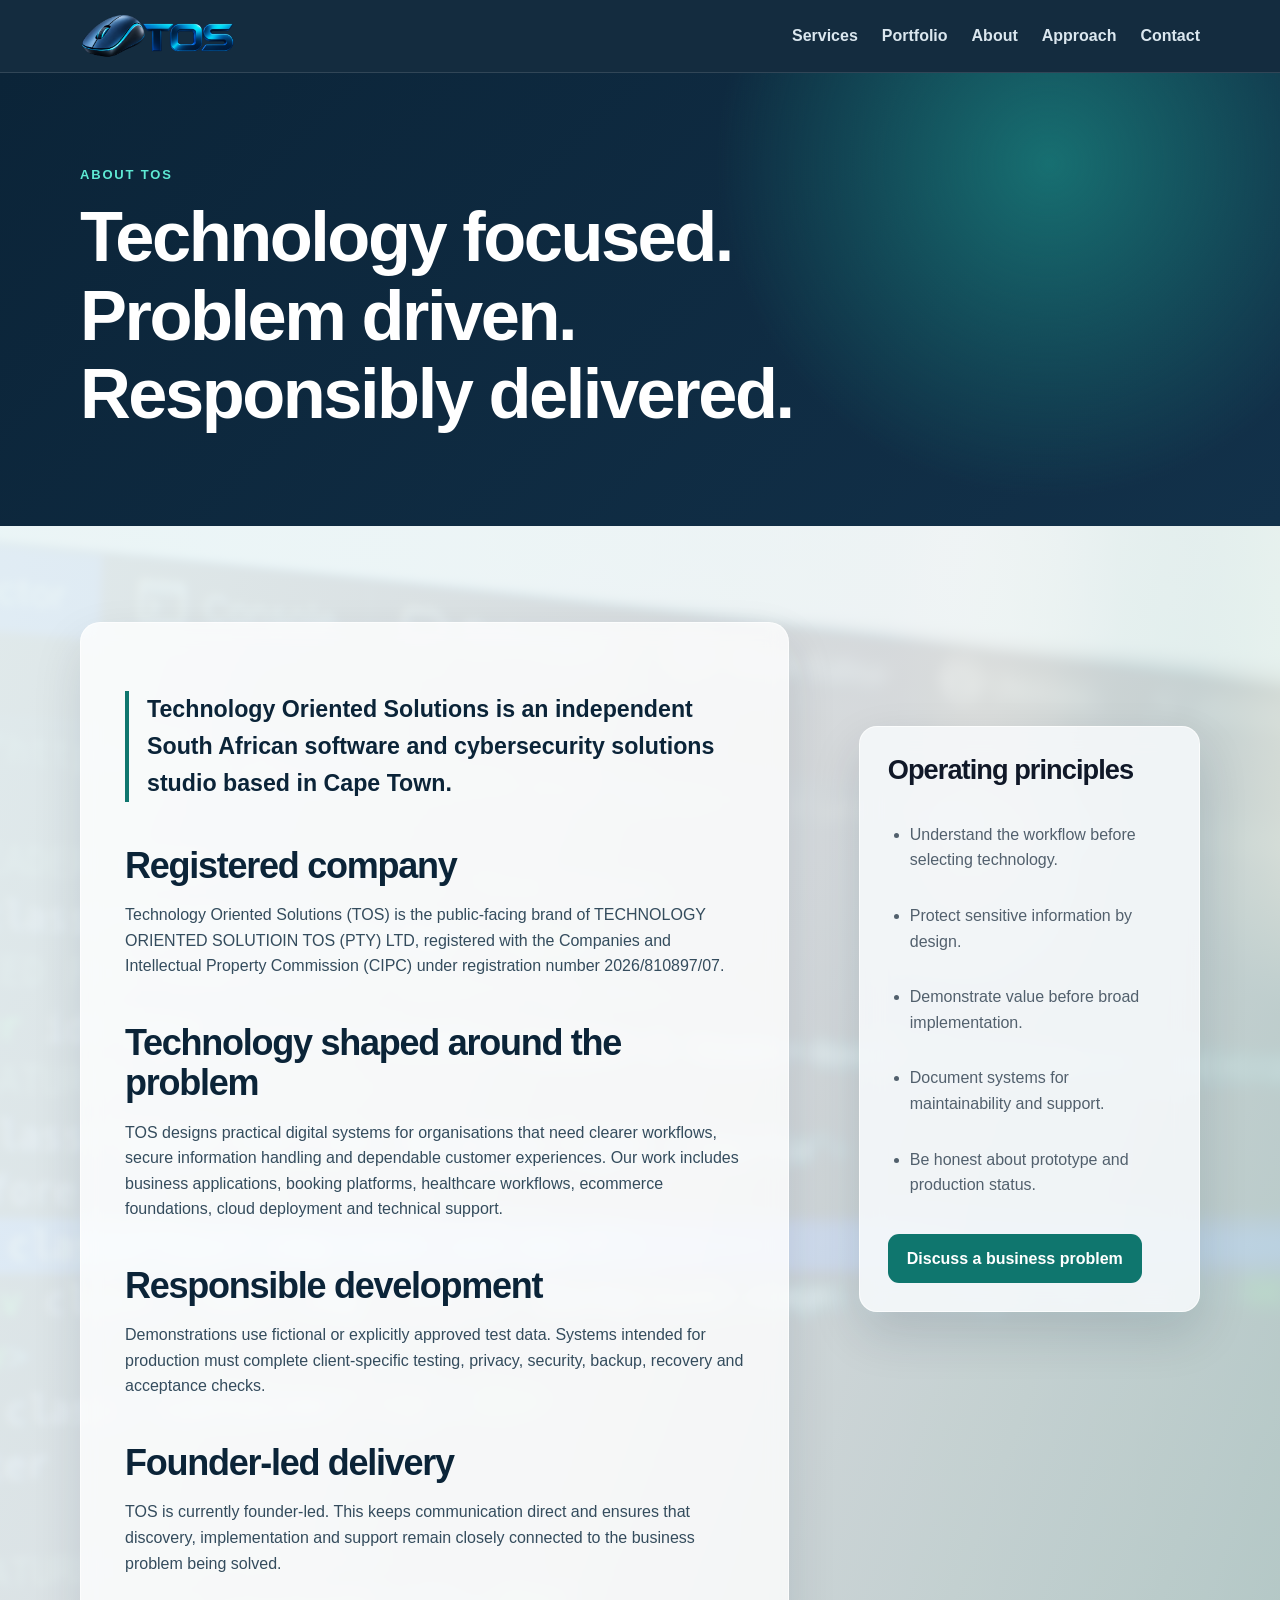
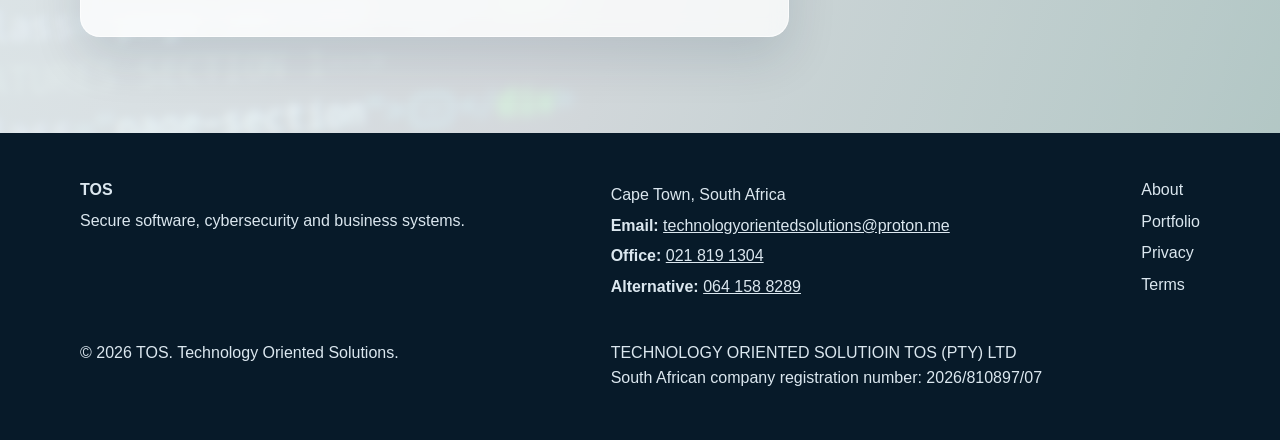
==== commit a4f674a3: "Add TOS registered company identity in about.html" ====
--- a/about.html
+++ b/about.html
@@ -8,10 +8,11 @@
   <meta name="theme-color" content="#0b2438">
   <meta property="og:title" content="About TOS | Technology Oriented Solutions">
   <meta property="og:description" content="Learn how Cape Town-based Technology Oriented Solutions develops secure software and practical business systems.">
+  <meta property="og:site_name" content="Technology Oriented Solutions">
   <meta property="og:type" content="website">
-  <meta property="og:url" content="https://zw3liy.github.io/technology-oriented-solutions-website/about.html">
-  <link rel="canonical" href="https://zw3liy.github.io/technology-oriented-solutions-website/about.html">
-  <link rel="icon" href="assets/tos-3d-mouse-logo.png" type="image/svg+xml">
+  <meta property="og:url" content="https://technology-oriented-solutions-website.pages.dev/about.html">
+  <link rel="canonical" href="https://technology-oriented-solutions-website.pages.dev/about.html">
+  <link rel="icon" href="assets/tos-3d-mouse-logo.png" type="image/png">
   <link rel="stylesheet" href="styles.css?v=about-background-1">
   <script src="script.js" defer></script>
 </head>
@@ -56,6 +57,9 @@
             Technology Oriented Solutions is an independent South African
             software and cybersecurity solutions studio based in Cape Town.
           </p>
+
+          <h2>Registered company</h2>
+          <p>Technology Oriented Solutions (TOS) is the public-facing brand of TECHNOLOGY ORIENTED SOLUTIOIN TOS (PTY) LTD, registered with the Companies and Intellectual Property Commission (CIPC) under registration number 2026/810897/07.</p>
 
           <h2>Technology shaped around the problem</h2>
           <p>
@@ -126,6 +130,7 @@
         <a href="terms.html">Terms</a>
       </nav>
       <p>© <span id="year"></span> TOS. Technology Oriented Solutions.</p>
+      <p class="company-registration">TECHNOLOGY ORIENTED SOLUTIOIN TOS (PTY) LTD<br>South African company registration number: 2026/810897/07</p>
     </div>
   </footer>
 </body>
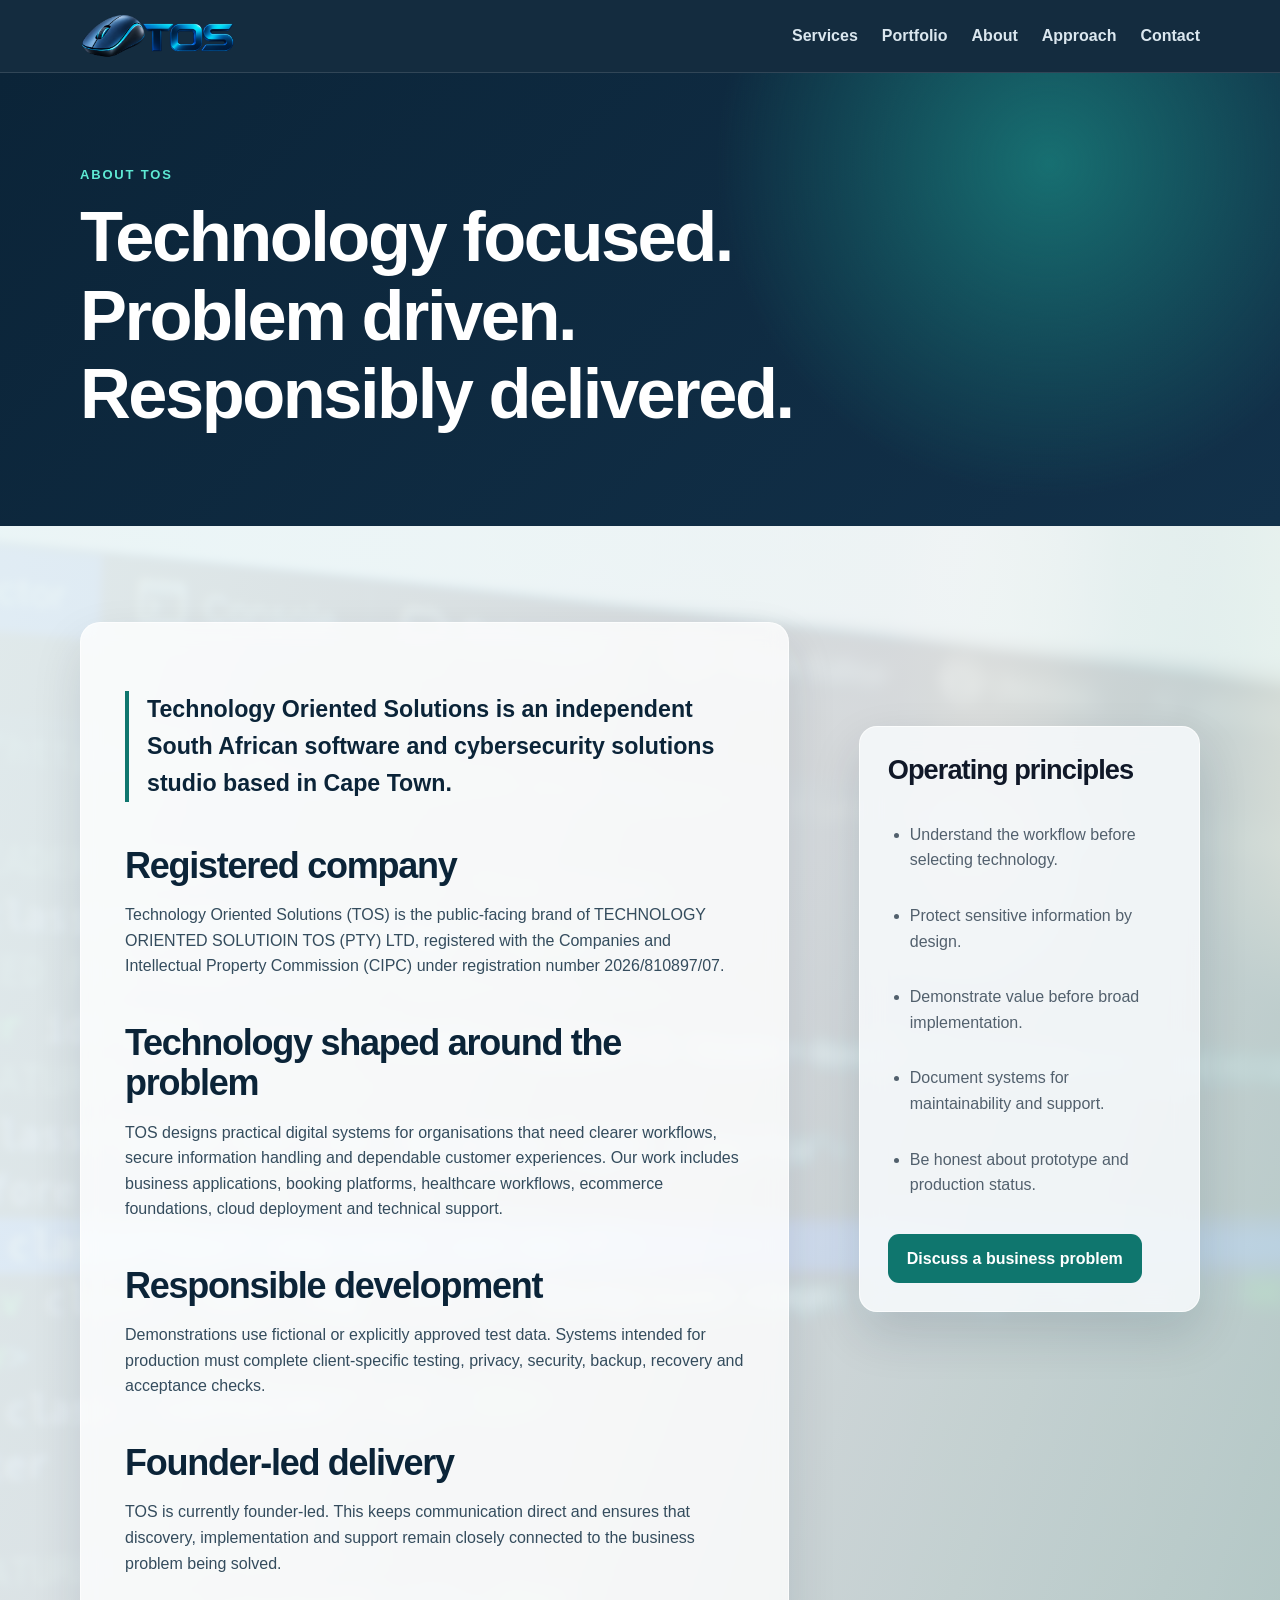
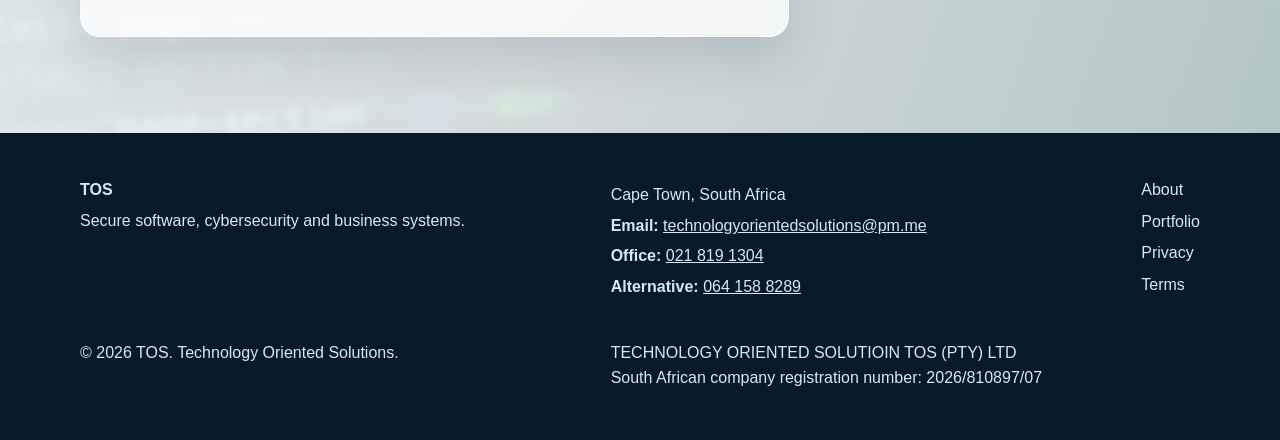
==== commit b3f44682: "Use consistent TOS business email about.html" ====
--- a/about.html
+++ b/about.html
@@ -112,7 +112,7 @@
         <p>Cape Town, South Africa</p>
         <p>
           <strong>Email:</strong>
-          <a href="mailto:technologyorientedsolutions@proton.me">technologyorientedsolutions@proton.me</a>
+          <a href="mailto:technologyorientedsolutions@pm.me">technologyorientedsolutions@pm.me</a>
         </p>
         <p>
           <strong>Office:</strong>
--- a/styles.css
+++ b/styles.css
@@ -1262,3 +1262,11 @@
   }
 }
 /* ABOUT BACKGROUND END */
+
+/* Accessible enquiry feedback */
+#enquiry-status:empty { display: none; }
+#enquiry-status { padding: 1rem; border-radius: .5rem; overflow-wrap: anywhere; }
+#enquiry-status[data-state="pending"] { background: #eef4fa; color: #16344a; }
+#enquiry-status[data-state="success"] { background: #e7f6ed; color: #14532d; }
+#enquiry-status[data-state="error"] { background: #fff0ef; color: #8b1d18; }
+#demo-request button:disabled { opacity: .65; cursor: wait; }
